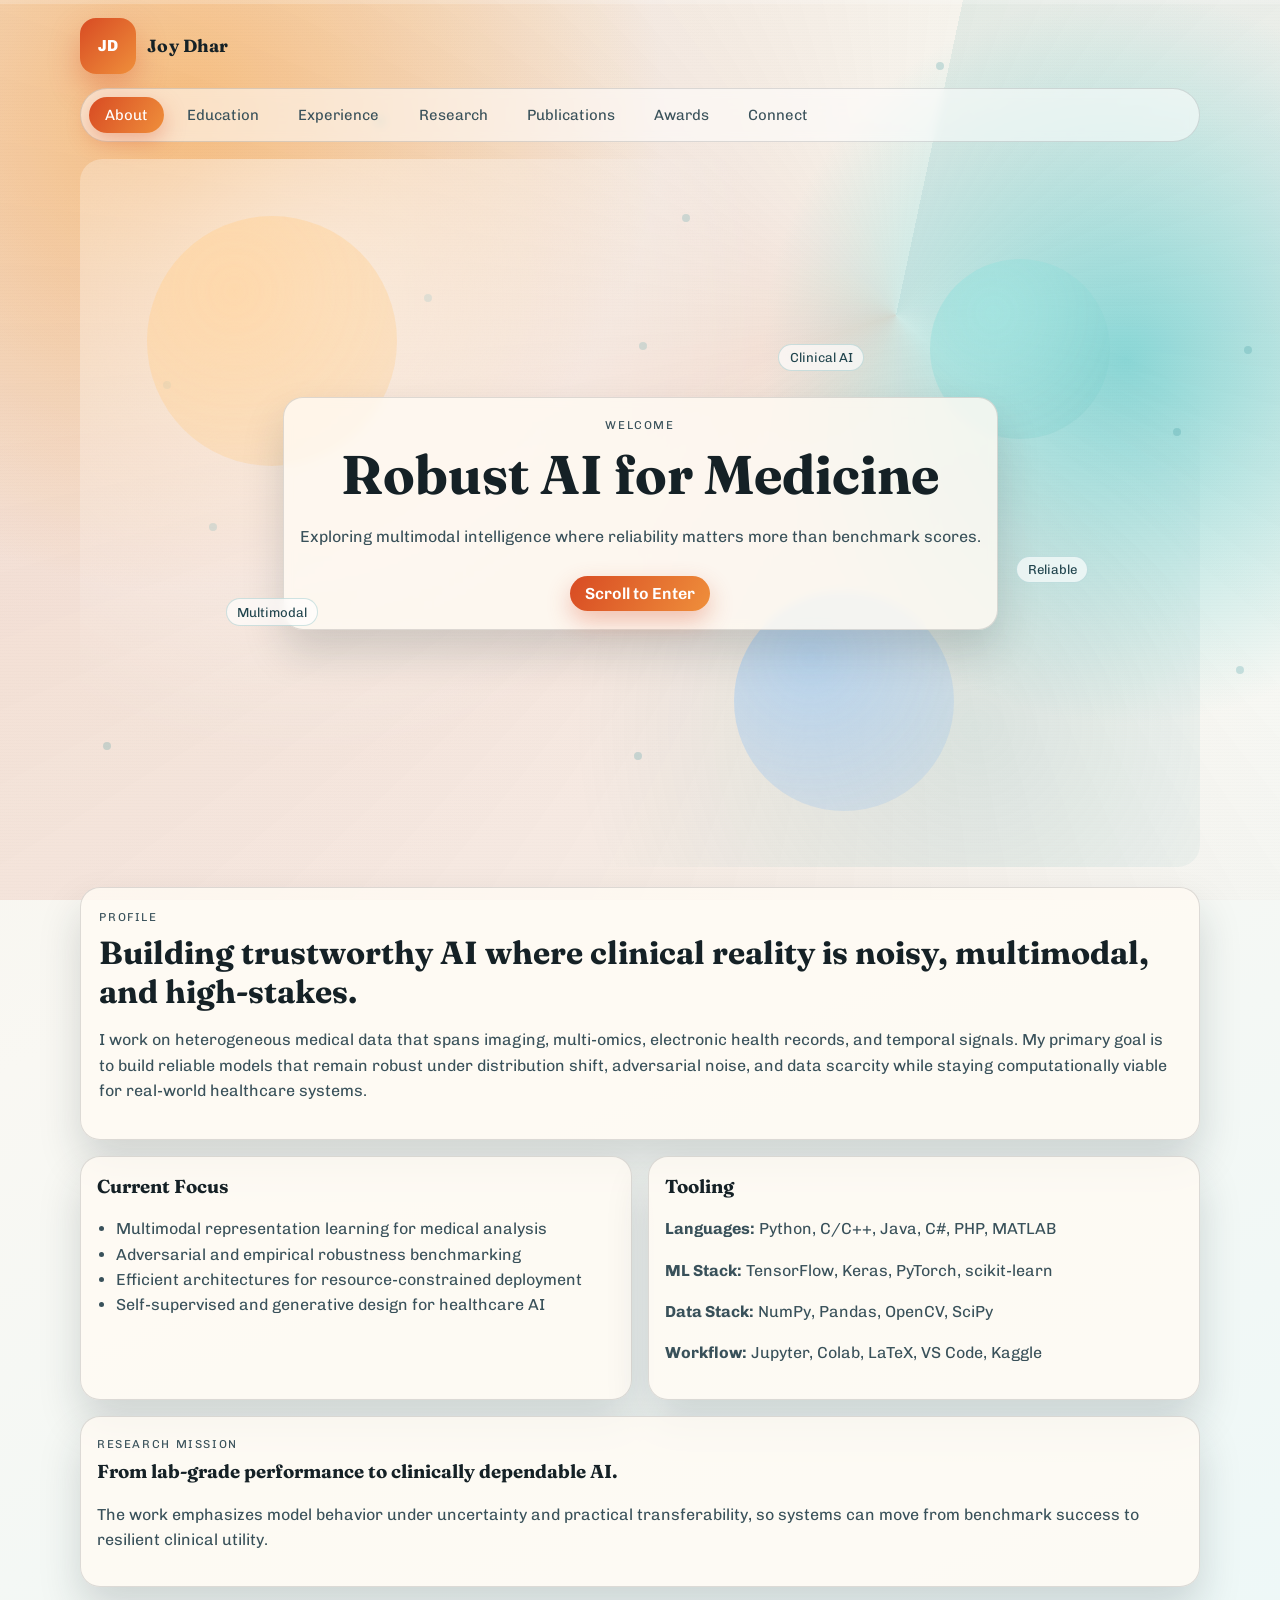
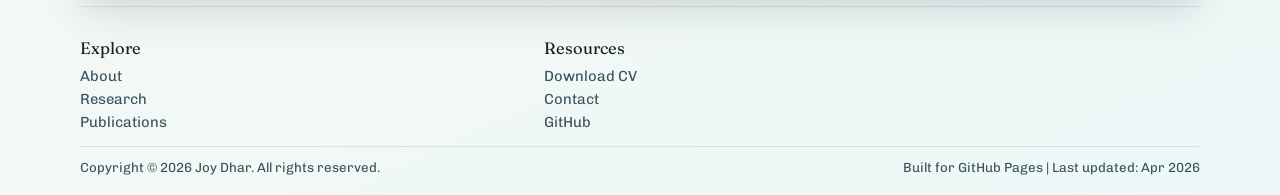
==== index.html @ 255726b1 "First Version" ====
<!DOCTYPE html>
<html lang="en">
<head>
  <meta charset="UTF-8">
  <meta name="viewport" content="width=device-width, initial-scale=1.0">
  <meta name="description" content="Joy Dhar | Deep Learning Researcher and Ph.D. Scholar">
  <title>Joy Dhar | About</title>
  <link rel="preconnect" href="https://fonts.googleapis.com">
  <link rel="preconnect" href="https://fonts.gstatic.com" crossorigin>
  <link href="https://fonts.googleapis.com/css2?family=Chivo:wght@400;600;800&family=Fraunces:opsz,wght@9..144,500;9..144,700&display=swap" rel="stylesheet">
  <link rel="stylesheet" href="styles.css">
</head>
<body class="page-about">
  <div class="atmosphere"></div>
  <div class="grain-layer"></div>

  <header class="site-header">
    <a class="brand-mark" href="index.html" aria-label="Home">JD</a>
    <a class="brand-wordmark" href="index.html">Joy Dhar</a>
  </header>

  <nav class="tab-nav" aria-label="Portfolio sections">
    <a class="tab-link active" href="index.html">About</a>
    <a class="tab-link" href="education.html">Education</a>
    <a class="tab-link" href="experience.html">Experience</a>
    <a class="tab-link" href="research.html">Research</a>
    <a class="tab-link" href="publications.html">Publications</a>
    <a class="tab-link" href="awards.html">Awards</a>
    <a class="tab-link" href="connect.html">Connect</a>
  </nav>

  <main class="page-shell home-shell">
    <section class="opening-stage" id="opening-stage" aria-label="Welcome section">
      <div class="opening-surface card">
        <p class="section-label">Welcome</p>
        <h2>Robust AI for Medicine</h2>
        <p>Exploring multimodal intelligence where reliability matters more than benchmark scores.</p>
        <a class="scroll-cue" href="#home-content">Scroll to Enter</a>
      </div>

      <span class="opening-orb orb-a" aria-hidden="true"></span>
      <span class="opening-orb orb-b" aria-hidden="true"></span>
      <span class="opening-orb orb-c" aria-hidden="true"></span>
      <span class="opening-chip chip-1" aria-hidden="true">Multimodal</span>
      <span class="opening-chip chip-2" aria-hidden="true">Reliable</span>
      <span class="opening-chip chip-3" aria-hidden="true">Clinical AI</span>
    </section>

    <section id="home-content" class="home-content">
      <section class="hero card reveal">
        <p class="section-label">Profile</p>
        <h2>Building trustworthy AI where clinical reality is noisy, multimodal, and high-stakes.</h2>
        <p>
          I work on heterogeneous medical data that spans imaging, multi-omics, electronic health records,
          and temporal signals. My primary goal is to build reliable models that remain robust under distribution shift,
          adversarial noise, and data scarcity while staying computationally viable for real-world healthcare systems.
        </p>
      </section>

      <section class="grid-two reveal">
        <article class="card">
          <h3>Current Focus</h3>
          <ul>
            <li>Multimodal representation learning for medical analysis</li>
            <li>Adversarial and empirical robustness benchmarking</li>
            <li>Efficient architectures for resource-constrained deployment</li>
            <li>Self-supervised and generative design for healthcare AI</li>
          </ul>
        </article>

        <article class="card">
          <h3>Tooling</h3>
          <p><strong>Languages:</strong> Python, C/C++, Java, C#, PHP, MATLAB</p>
          <p><strong>ML Stack:</strong> TensorFlow, Keras, PyTorch, scikit-learn</p>
          <p><strong>Data Stack:</strong> NumPy, Pandas, OpenCV, SciPy</p>
          <p><strong>Workflow:</strong> Jupyter, Colab, LaTeX, VS Code, Kaggle</p>
        </article>
      </section>

      <section class="spotlight reveal">
        <article class="card">
          <p class="section-label">Research Mission</p>
          <h3>From lab-grade performance to clinically dependable AI.</h3>
          <p>
            The work emphasizes model behavior under uncertainty and practical transferability,
            so systems can move from benchmark success to resilient clinical utility.
          </p>
        </article>
      </section>
    </section>
  </main>

  <footer class="site-footer" aria-label="Site footer">
    <div class="footer-grid">
      <section class="footer-block">
        <p class="footer-title">Explore</p>
        <a href="index.html">About</a>
        <a href="research.html">Research</a>
        <a href="publications.html">Publications</a>
      </section>

      <section class="footer-block">
        <p class="footer-title">Resources</p>
        <a href="Joy_Dhar_CV.pdf" target="_blank" rel="noopener noreferrer">Download CV</a>
        <a href="connect.html">Contact</a>
        <a href="https://github.com/misti1203" target="_blank" rel="noopener noreferrer">GitHub</a>
      </section>
    </div>

    <div class="footer-meta">
      <p>Copyright &copy; <span class="current-year">2026</span> Joy Dhar. All rights reserved.</p>
      <p>Built for GitHub Pages | Last updated: Apr 2026</p>
    </div>
  </footer>

  <script src="script.js"></script>
</body>
</html>
---- styles.css ----
:root {
  --ink: #152126;
  --ink-soft: #39515a;
  --surface: rgba(255, 251, 243, 0.82);
  --line: rgba(21, 33, 38, 0.14);
  --accent: #d84b23;
  --accent-soft: #2f8d95;
  --radius-lg: 1.25rem;
  --radius-sm: 0.85rem;
  --shadow: 0 22px 42px rgba(26, 42, 49, 0.17);
  --max: min(1120px, calc(100% - 2rem));
}

* {
  box-sizing: border-box;
}

html,
body {
  margin: 0;
  padding: 0;
  min-height: 100%;
}

body {
  font-family: "Chivo", "Segoe UI", sans-serif;
  color: var(--ink);
  overflow-x: hidden;
  position: relative;
  background: linear-gradient(155deg, #f4f0e8, #f9f8f3 45%, #ecf8f8);
}

body.page-about {
  background: radial-gradient(circle at 14% 6%, #f9c889 0%, transparent 24%),
              radial-gradient(circle at 88% 20%, #8ed9d8 0%, transparent 20%),
              linear-gradient(155deg, #f4f0e8, #f9f8f3 45%, #ecf8f8);
}

body.page-education {
  background: radial-gradient(circle at 15% 6%, #f6d8aa 0%, transparent 20%),
              radial-gradient(circle at 84% 24%, #9fd8f2 0%, transparent 22%),
              linear-gradient(155deg, #f5f1e8, #f8fafc 46%, #edf4ff);
}

body.page-experience {
  background: radial-gradient(circle at 12% 10%, #f7c88f 0%, transparent 21%),
              radial-gradient(circle at 85% 20%, #acd7ba 0%, transparent 22%),
              linear-gradient(150deg, #f7f1e9, #f8faf3 44%, #ebf7ef);
}

body.page-research {
  background: radial-gradient(circle at 18% 7%, #f6bf87 0%, transparent 24%),
              radial-gradient(circle at 90% 15%, #95d7c0 0%, transparent 20%),
              linear-gradient(150deg, #f6efe7, #f4faf3 45%, #e9f6f0);
}

body.page-publications {
  background: radial-gradient(circle at 12% 8%, #f7c99d 0%, transparent 21%),
              radial-gradient(circle at 82% 18%, #9bc8ec 0%, transparent 23%),
              linear-gradient(150deg, #f7f1e8, #f6f9fb 45%, #eaf2fb);
}

body.page-awards {
  background: radial-gradient(circle at 16% 10%, #ffca88 0%, transparent 22%),
              radial-gradient(circle at 88% 16%, #a4d0ef 0%, transparent 20%),
              linear-gradient(155deg, #f8f0e5, #f9f8ee 48%, #edf4fb);
}

body.page-connect {
  background: radial-gradient(circle at 14% 9%, #f7cb9f 0%, transparent 22%),
              radial-gradient(circle at 88% 20%, #99d8d2 0%, transparent 20%),
              linear-gradient(155deg, #f7efe8, #f7f8f2 45%, #ebf8f5);
}

.atmosphere,
.grain-layer {
  position: fixed;
  inset: 0;
  pointer-events: none;
}

.progress-rail {
  position: fixed;
  left: 0;
  top: 0;
  width: 100%;
  height: 4px;
  z-index: 30;
  background: rgba(255, 255, 255, 0.2);
}

.progress-fill {
  width: 0;
  height: 100%;
  background: linear-gradient(90deg, #d84b23, #ef8f3b, #2f8d95);
  box-shadow: 0 0 12px rgba(216, 75, 35, 0.6);
  transition: width 120ms linear;
}

.atmosphere {
  background: conic-gradient(from 12deg at 70% 35%, rgba(47, 141, 149, 0.09), transparent, rgba(216, 75, 35, 0.12), transparent);
  animation: drift 14s ease-in-out infinite alternate;
}

.grain-layer {
  opacity: 0.22;
  background-image: repeating-linear-gradient(0deg, rgba(24, 35, 40, 0.03) 0, rgba(24, 35, 40, 0.03) 1px, transparent 1px, transparent 3px);
}

.site-header,
.tab-nav,
.page-shell,
.site-footer {
  width: var(--max);
  margin-inline: auto;
  position: relative;
  z-index: 1;
}

.site-header {
  display: flex;
  align-items: center;
  gap: 0.7rem;
  padding-top: 1.1rem;
}

.brand-mark {
  width: 56px;
  height: 56px;
  border-radius: 1rem;
  display: inline-grid;
  place-items: center;
  text-decoration: none;
  font-weight: 800;
  letter-spacing: 0.03em;
  color: #fff;
  background: linear-gradient(135deg, #d84b23, #ef8f3b);
  box-shadow: 0 14px 30px rgba(216, 75, 35, 0.35);
}

.brand-wordmark {
  text-decoration: none;
  font-family: "Fraunces", Georgia, serif;
  font-weight: 700;
  font-size: 1.1rem;
  color: var(--ink);
  letter-spacing: 0.01em;
}

.brand-wordmark:hover {
  color: var(--accent);
}

.header-kicker {
  margin-left: auto;
  text-transform: uppercase;
  letter-spacing: 0.13em;
  font-size: 0.68rem;
  color: var(--ink-soft);
  opacity: 0.8;
}

.eyebrow,
.section-label {
  text-transform: uppercase;
  letter-spacing: 0.14em;
  font-size: 0.72rem;
  color: var(--accent-soft);
  margin: 0 0 0.45rem;
}

h1,
h2,
h3 {
  font-family: "Fraunces", Georgia, serif;
  margin-top: 0;
}

h1 {
  margin-bottom: 0.45rem;
  font-size: clamp(2rem, 4vw, 3.2rem);
}

.tab-nav {
  margin-top: 0.9rem;
  padding: 0.5rem;
  display: flex;
  flex-wrap: wrap;
  gap: 0.45rem;
  border: 1px solid var(--line);
  border-radius: 999px;
  backdrop-filter: blur(4px);
  background: rgba(255, 255, 255, 0.55);
}

.tab-link {
  text-decoration: none;
  border-radius: 999px;
  color: var(--ink-soft);
  padding: 0.56rem 1rem;
  font-size: 0.93rem;
  transition: all 200ms ease;
}

.tab-link:hover {
  background: rgba(47, 141, 149, 0.12);
  color: var(--ink);
}

.tab-link.active {
  color: #fff;
  background: linear-gradient(120deg, #d84b23, #ef8f3b);
  box-shadow: 0 8px 22px rgba(216, 75, 35, 0.35);
}

.page-shell {
  margin-top: 1.1rem;
  margin-bottom: 1.2rem;
  display: grid;
  gap: 1rem;
}

.home-shell {
  gap: 1.2rem;
}

.opening-stage {
  position: relative;
  min-height: calc(100vh - 12rem);
  display: grid;
  place-items: center;
  overflow: hidden;
  border-radius: 1.4rem;
}

.opening-stage::before {
  content: "";
  position: absolute;
  inset: 0;
  background: radial-gradient(circle at 20% 20%, rgba(255, 255, 255, 0.6), transparent 44%),
              radial-gradient(circle at 80% 80%, rgba(47, 141, 149, 0.14), transparent 38%);
  pointer-events: none;
}

.opening-surface {
  position: relative;
  text-align: center;
  max-width: 48rem;
  padding: 1.4rem 1.2rem;
  backdrop-filter: blur(4px);
  z-index: 2;
}

.opening-surface h2 {
  font-size: clamp(2rem, 5vw, 3.4rem);
  margin-bottom: 0.55rem;
}

.scroll-cue {
  display: inline-block;
  margin-top: 0.65rem;
  text-decoration: none;
  color: #fff;
  font-weight: 600;
  background: linear-gradient(120deg, #d84b23, #ef8f3b);
  border-radius: 999px;
  padding: 0.5rem 0.95rem;
  box-shadow: 0 10px 24px rgba(216, 75, 35, 0.33);
}

.opening-orb {
  position: absolute;
  border-radius: 50%;
  filter: blur(0.3px);
  opacity: 0.9;
  pointer-events: none;
}

.orb-a {
  width: 250px;
  height: 250px;
  background: radial-gradient(circle at 35% 30%, rgba(255, 214, 165, 0.92), rgba(255, 196, 110, 0.2));
  left: 6%;
  top: 8%;
  animation: floatA 7s ease-in-out infinite alternate;
}

.orb-b {
  width: 180px;
  height: 180px;
  background: radial-gradient(circle at 35% 30%, rgba(160, 228, 224, 0.84), rgba(69, 173, 172, 0.15));
  right: 8%;
  top: 14%;
  animation: floatB 8s ease-in-out infinite alternate;
}

.orb-c {
  width: 220px;
  height: 220px;
  background: radial-gradient(circle at 35% 30%, rgba(173, 207, 239, 0.9), rgba(133, 175, 231, 0.14));
  right: 22%;
  bottom: 8%;
  animation: floatC 9s ease-in-out infinite alternate;
}

.opening-chip {
  position: absolute;
  font-size: 0.82rem;
  color: #20444d;
  background: rgba(255, 255, 255, 0.66);
  border: 1px solid rgba(47, 141, 149, 0.23);
  border-radius: 999px;
  padding: 0.32rem 0.65rem;
  backdrop-filter: blur(5px);
  z-index: 2;
}

.chip-1 {
  left: 13%;
  top: 62%;
  animation: driftChip 5s ease-in-out infinite alternate;
}

.chip-2 {
  right: 10%;
  top: 56%;
  animation: driftChip 6.2s ease-in-out infinite alternate;
}

.chip-3 {
  right: 30%;
  top: 26%;
  animation: driftChip 5.7s ease-in-out infinite alternate;
}

.home-content {
  display: grid;
  gap: 1rem;
}

body.home-entered .opening-stage {
  box-shadow: inset 0 0 0 1px rgba(47, 141, 149, 0.18);
}

.card {
  background: var(--surface);
  border: 1px solid var(--line);
  border-radius: var(--radius-lg);
  box-shadow: var(--shadow);
  padding: 1.1rem 1rem;
  transition: transform 260ms ease, box-shadow 260ms ease, border-color 220ms ease;
}

.card:hover {
  transform: translateY(-2px);
  border-color: rgba(47, 141, 149, 0.28);
  box-shadow: 0 26px 50px rgba(26, 42, 49, 0.2);
}

.hero {
  padding: 1.25rem 1.15rem;
}

.hero h2 {
  font-size: clamp(1.45rem, 2.5vw, 2.2rem);
  margin-bottom: 0.6rem;
}

.hero p,
.card p,
.card li {
  color: var(--ink-soft);
  line-height: 1.58;
}

.grid-two,
.grid-three {
  display: grid;
  gap: 1rem;
}

.grid-two {
  grid-template-columns: repeat(2, minmax(0, 1fr));
}

.grid-three {
  grid-template-columns: repeat(3, minmax(0, 1fr));
}

ul {
  margin: 0;
  padding-left: 1.2rem;
}

.timeline {
  position: relative;
  display: grid;
  gap: 0.9rem;
  padding-left: 1.2rem;
}

.timeline::before {
  content: "";
  position: absolute;
  left: 0.35rem;
  top: 0;
  bottom: 0;
  width: 2px;
  background: linear-gradient(var(--accent), var(--accent-soft));
}

.timeline-item {
  position: relative;
}

.timeline-item::before {
  content: "";
  position: absolute;
  left: -0.95rem;
  top: 1.1rem;
  width: 0.55rem;
  height: 0.55rem;
  border-radius: 50%;
  background: var(--accent);
  box-shadow: 0 0 0 4px rgba(216, 75, 35, 0.25);
}

.meta {
  margin: 0 0 0.4rem;
  font-weight: 600;
  color: var(--accent-soft);
}

.publication-list {
  margin: 0;
  padding-left: 1.1rem;
}

.publication-list li {
  margin-bottom: 0.65rem;
  padding: 0.7rem 0.8rem;
  border: 1px solid var(--line);
  border-radius: var(--radius-sm);
  background: rgba(255, 255, 255, 0.62);
}

.publication-grid {
  display: grid;
  gap: 1rem;
  grid-template-columns: repeat(2, minmax(0, 1fr));
}

.publication-card h3 {
  margin-bottom: 0.4rem;
}

.action-row {
  display: flex;
  flex-wrap: wrap;
  gap: 0.45rem;
  margin-top: 0.7rem;
}

.chip {
  text-decoration: none;
  border: 1px solid rgba(47, 141, 149, 0.26);
  color: var(--accent-soft);
  font-size: 0.83rem;
  font-weight: 600;
  padding: 0.34rem 0.62rem;
  border-radius: 999px;
  background: rgba(255, 255, 255, 0.65);
  transition: all 170ms ease;
}

.chip:hover {
  background: var(--accent-soft);
  color: #fff;
  border-color: var(--accent-soft);
}

.viz-card h3 {
  margin-bottom: 0.9rem;
}

.signal-grid {
  display: grid;
  gap: 0.75rem;
}

.signal-item {
  display: grid;
  gap: 0.4rem;
}

.signal-item span {
  font-size: 0.9rem;
  color: var(--ink-soft);
}

.meter {
  position: relative;
  height: 12px;
  border-radius: 999px;
  background: rgba(24, 35, 40, 0.09);
  overflow: hidden;
}

.meter i {
  position: absolute;
  left: 0;
  top: 0;
  bottom: 0;
  width: var(--value);
  border-radius: inherit;
  background: linear-gradient(90deg, #d84b23, #ef8f3b, #2f8d95);
  animation: growBar 1100ms ease;
}

.float-dot {
  position: fixed;
  z-index: 0;
  width: 8px;
  height: 8px;
  border-radius: 50%;
  background: rgba(47, 141, 149, 0.22);
  pointer-events: none;
  animation: driftDot var(--dur) ease-in-out infinite alternate;
}

.kpi {
  display: grid;
  gap: 0.35rem;
}

.kpi strong {
  font-size: 1.6rem;
  font-family: "Fraunces", Georgia, serif;
}

a {
  color: var(--accent-soft);
}

a:hover {
  color: var(--accent);
}

.site-footer {
  margin-top: 1rem;
  padding: 1rem 0 1.3rem;
  color: var(--ink-soft);
  font-size: 0.92rem;
  border-top: 1px solid rgba(21, 33, 38, 0.1);
}

.footer-grid {
  display: grid;
  grid-template-columns: 1.4fr 1fr 1fr;
  gap: 1rem;
  padding: 0.85rem 0 0.9rem;
}

.footer-block {
  display: grid;
  align-content: start;
  gap: 0.34rem;
}

.footer-title {
  margin: 0 0 0.18rem;
  font-family: "Fraunces", Georgia, serif;
  font-size: 1.03rem;
  color: var(--ink);
}

.footer-block p {
  margin: 0;
  line-height: 1.5;
}

.footer-block a {
  color: var(--ink-soft);
  text-decoration: none;
  width: fit-content;
}

.footer-block a:hover {
  color: var(--accent);
}

.footer-meta {
  border-top: 1px solid rgba(21, 33, 38, 0.1);
  padding-top: 0.8rem;
  display: flex;
  justify-content: space-between;
  gap: 0.6rem;
  flex-wrap: wrap;
}

.footer-meta p {
  margin: 0;
  font-size: 0.83rem;
}

.reveal {
  opacity: 0;
  transform: translateY(16px) scale(0.99);
}

.reveal.in-view {
  animation: revealIn 560ms cubic-bezier(0.2, 0.8, 0.2, 1) forwards;
}

@keyframes revealIn {
  to {
    opacity: 1;
    transform: translateY(0) scale(1);
  }
}

@keyframes drift {
  from {
    transform: translateY(0) scale(1);
  }
  to {
    transform: translateY(-16px) scale(1.05);
  }
}

@keyframes growBar {
  from {
    width: 0;
  }
  to {
    width: var(--value);
  }
}

@keyframes driftDot {
  from {
    transform: translateY(0) scale(1);
  }
  to {
    transform: translateY(-18px) scale(1.2);
  }
}

@keyframes floatA {
  from {
    transform: translateY(0) translateX(0);
  }
  to {
    transform: translateY(-18px) translateX(14px);
  }
}

@keyframes floatB {
  from {
    transform: translateY(0) translateX(0);
  }
  to {
    transform: translateY(14px) translateX(-12px);
  }
}

@keyframes floatC {
  from {
    transform: translateY(0) translateX(0);
  }
  to {
    transform: translateY(-12px) translateX(10px);
  }
}

@keyframes driftChip {
  from {
    transform: translateY(0);
  }
  to {
    transform: translateY(-8px);
  }
}

@media (max-width: 900px) {
  .site-header {
    padding-top: 0.9rem;
  }

  .grid-two,
  .grid-three {
    grid-template-columns: 1fr;
  }

  .opening-stage {
    min-height: calc(82vh - 8rem);
  }

  .opening-chip {
    font-size: 0.76rem;
  }

  .publication-grid {
    grid-template-columns: 1fr;
  }

  .footer-grid {
    grid-template-columns: 1fr 1fr;
  }

  .tab-nav {
    border-radius: 1rem;
  }
}

@media (max-width: 560px) {
  .tab-link {
    flex: 1 1 calc(50% - 0.45rem);
    text-align: center;
  }

  .brand-mark {
    width: 48px;
    height: 48px;
    border-radius: 0.85rem;
  }

  .brand-wordmark {
    font-size: 1rem;
  }

  .header-kicker {
    display: none;
  }

  .footer-grid {
    grid-template-columns: 1fr;
  }

  .footer-meta {
    flex-direction: column;
    align-items: flex-start;
  }

  .opening-surface {
    margin-inline: 0.2rem;
  }

  .chip-1,
  .chip-2,
  .chip-3 {
    display: none;
  }
}

@media (prefers-reduced-motion: reduce) {
  *,
  *::before,
  *::after {
    animation: none !important;
    transition: none !important;
    scroll-behavior: auto !important;
  }

  .reveal {
    opacity: 1;
    transform: none;
  }
}
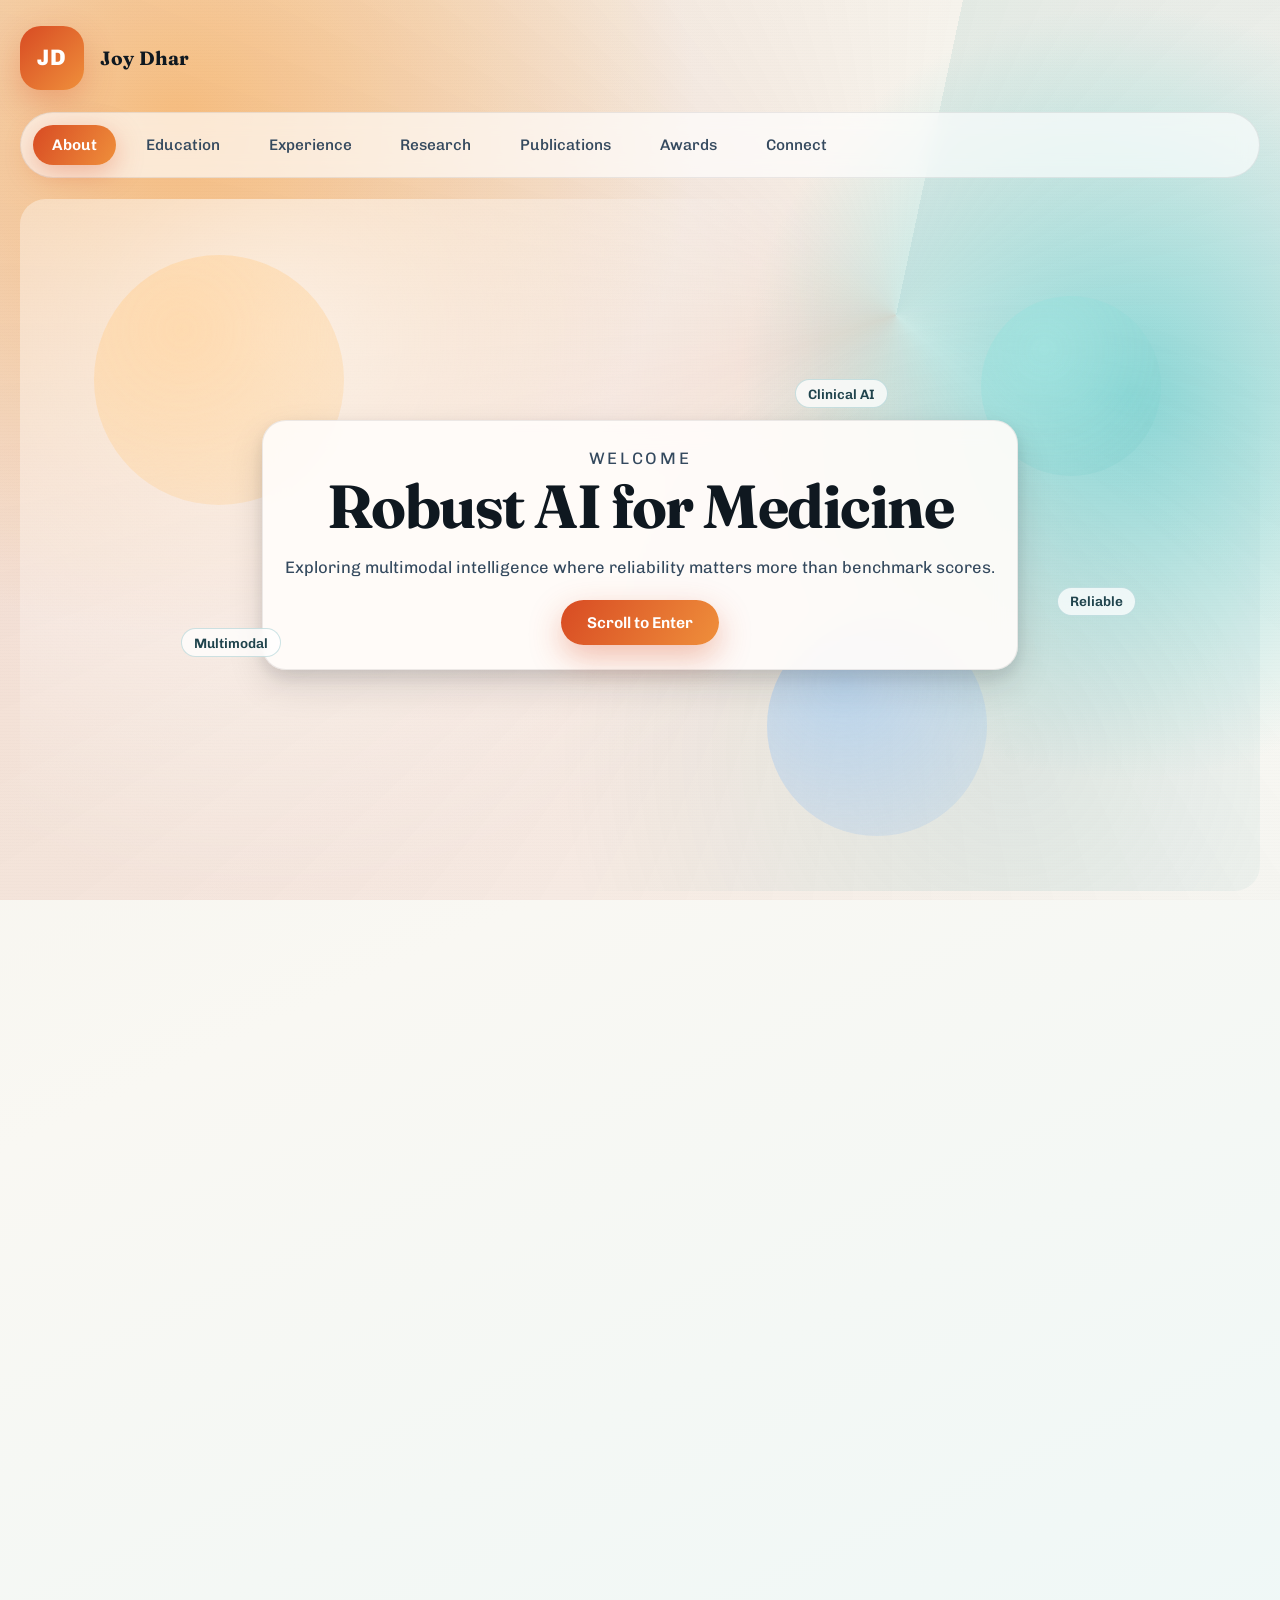
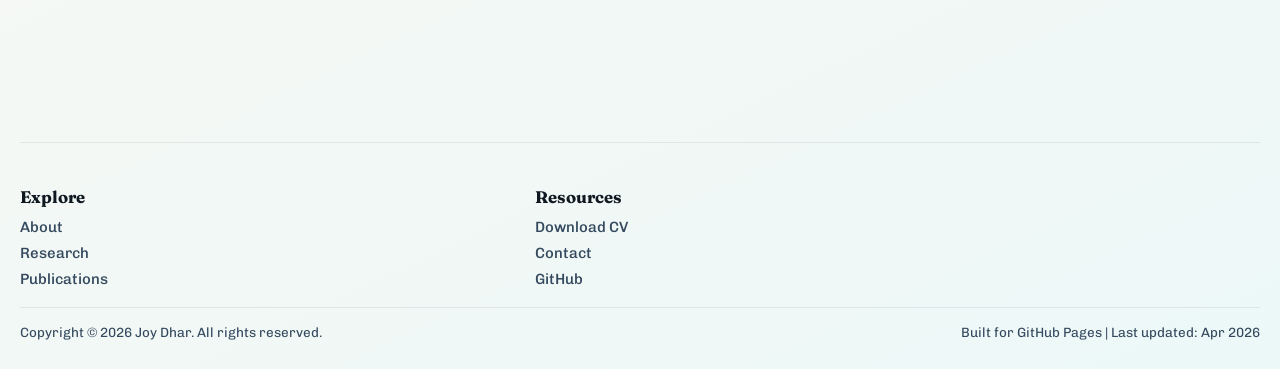
==== commit f73596fe: "upgrade Co-authored-by: Copilot <copilot@github.com>" ====
--- a/index.html
+++ b/index.html
@@ -17,6 +17,9 @@
   <header class="site-header">
     <a class="brand-mark" href="index.html" aria-label="Home">JD</a>
     <a class="brand-wordmark" href="index.html">Joy Dhar</a>
+    <button class="menu-toggle" aria-label="Toggle navigation menu" aria-expanded="false">
+      <span class="hamburger"></span>
+    </button>
   </header>
 
   <nav class="tab-nav" aria-label="Portfolio sections">
--- a/styles.css
+++ b/styles.css
@@ -1,14 +1,36 @@
+/* World-Class Portfolio Design System - Enhanced 2026 */
+
 :root {
-  --ink: #152126;
-  --ink-soft: #39515a;
-  --surface: rgba(255, 251, 243, 0.82);
-  --line: rgba(21, 33, 38, 0.14);
+  /* Core Colors */
+  --ink: #0f1820;
+  --ink-soft: #34495e;
+  --surface: rgba(255, 252, 250, 0.92);
+  --surface-dim: rgba(255, 252, 250, 0.65);
+  --line: rgba(15, 24, 32, 0.08);
+  --line-accent: rgba(26, 138, 153, 0.15);
+  
+  /* Accent Colors */
   --accent: #d84b23;
-  --accent-soft: #2f8d95;
-  --radius-lg: 1.25rem;
-  --radius-sm: 0.85rem;
-  --shadow: 0 22px 42px rgba(26, 42, 49, 0.17);
-  --max: min(1120px, calc(100% - 2rem));
+  --accent-soft: #1a8a99;
+  --accent-light: #4fa9b8;
+  --accent-xsoft: #e8f4f6;
+  
+  /* Layout */
+  --radius-lg: 1.5rem;
+  --radius-md: 1.1rem;
+  --radius-sm: 0.875rem;
+  --radius-xs: 0.5rem;
+  
+  /* Shadows - Refined 3D Depth */
+  --shadow-xs: 0 2px 6px rgba(15, 24, 32, 0.06);
+  --shadow-sm: 0 4px 12px rgba(15, 24, 32, 0.08);
+  --shadow: 0 6px 16px rgba(15, 24, 32, 0.1), 0 16px 36px rgba(15, 24, 32, 0.12);
+  --shadow-md: 0 10px 28px rgba(15, 24, 32, 0.14);
+  --shadow-lg: 0 16px 48px rgba(15, 24, 32, 0.16);
+  --shadow-xl: 0 24px 72px rgba(15, 24, 32, 0.18);
+  
+  /* Max Width */
+  --max: min(1240px, calc(100% - 2rem));
 }
 
 * {
@@ -28,8 +50,12 @@
   overflow-x: hidden;
   position: relative;
   background: linear-gradient(155deg, #f4f0e8, #f9f8f3 45%, #ecf8f8);
-}
-
+  font-feature-settings: "liga" 1, "calt" 1;
+  -webkit-font-smoothing: antialiased;
+  -moz-osx-font-smoothing: grayscale;
+}
+
+/* Page Background Gradients */
 body.page-about {
   background: radial-gradient(circle at 14% 6%, #f9c889 0%, transparent 24%),
               radial-gradient(circle at 88% 20%, #8ed9d8 0%, transparent 20%),
@@ -72,6 +98,7 @@
               linear-gradient(155deg, #f7efe8, #f7f8f2 45%, #ebf8f5);
 }
 
+/* Background Layers */
 .atmosphere,
 .grain-layer {
   position: fixed;
@@ -79,6 +106,17 @@
   pointer-events: none;
 }
 
+.atmosphere {
+  background: conic-gradient(from 12deg at 70% 35%, rgba(47, 141, 149, 0.09), transparent, rgba(216, 75, 35, 0.12), transparent);
+  animation: drift 14s ease-in-out infinite alternate;
+}
+
+.grain-layer {
+  opacity: 0.22;
+  background-image: repeating-linear-gradient(0deg, rgba(24, 35, 40, 0.03) 0, rgba(24, 35, 40, 0.03) 1px, transparent 1px, transparent 3px);
+}
+
+/* Progress Indicator */
 .progress-rail {
   position: fixed;
   left: 0;
@@ -87,26 +125,18 @@
   height: 4px;
   z-index: 30;
   background: rgba(255, 255, 255, 0.2);
+  backdrop-filter: blur(4px);
 }
 
 .progress-fill {
   width: 0;
   height: 100%;
   background: linear-gradient(90deg, #d84b23, #ef8f3b, #2f8d95);
-  box-shadow: 0 0 12px rgba(216, 75, 35, 0.6);
+  box-shadow: 0 0 16px rgba(216, 75, 35, 0.5);
   transition: width 120ms linear;
 }
 
-.atmosphere {
-  background: conic-gradient(from 12deg at 70% 35%, rgba(47, 141, 149, 0.09), transparent, rgba(216, 75, 35, 0.12), transparent);
-  animation: drift 14s ease-in-out infinite alternate;
-}
-
-.grain-layer {
-  opacity: 0.22;
-  background-image: repeating-linear-gradient(0deg, rgba(24, 35, 40, 0.03) 0, rgba(24, 35, 40, 0.03) 1px, transparent 1px, transparent 3px);
-}
-
+/* Layout Container */
 .site-header,
 .tab-nav,
 .page-shell,
@@ -117,37 +147,49 @@
   z-index: 1;
 }
 
+/* Header */
 .site-header {
   display: flex;
   align-items: center;
-  gap: 0.7rem;
-  padding-top: 1.1rem;
+  gap: 1rem;
+  padding-top: 1.6rem;
 }
 
 .brand-mark {
-  width: 56px;
-  height: 56px;
-  border-radius: 1rem;
+  width: 64px;
+  height: 64px;
+  border-radius: 1.3rem;
   display: inline-grid;
   place-items: center;
   text-decoration: none;
   font-weight: 800;
-  letter-spacing: 0.03em;
+  letter-spacing: 0.04em;
   color: #fff;
   background: linear-gradient(135deg, #d84b23, #ef8f3b);
-  box-shadow: 0 14px 30px rgba(216, 75, 35, 0.35);
+  box-shadow: 0 12px 32px rgba(216, 75, 35, 0.3);
+  transition: all 320ms cubic-bezier(0.23, 1, 0.320, 1);
+  font-size: 1.4rem;
+  flex-shrink: 0;
+}
+
+.brand-mark:hover,
+.brand-mark:focus {
+  transform: translateY(-3px);
+  box-shadow: 0 20px 52px rgba(216, 75, 35, 0.4);
 }
 
 .brand-wordmark {
   text-decoration: none;
   font-family: "Fraunces", Georgia, serif;
   font-weight: 700;
-  font-size: 1.1rem;
+  font-size: 1.2rem;
   color: var(--ink);
   letter-spacing: 0.01em;
-}
-
-.brand-wordmark:hover {
+  transition: color 240ms ease;
+}
+
+.brand-wordmark:hover,
+.brand-wordmark:focus {
   color: var(--accent);
 }
 
@@ -160,13 +202,67 @@
   opacity: 0.8;
 }
 
+/* Menu Toggle Button */
+.menu-toggle {
+  display: none;
+  flex-direction: column;
+  gap: 5px;
+  background: none;
+  border: none;
+  cursor: pointer;
+  padding: 0.5rem;
+  margin-left: auto;
+  align-items: center;
+}
+
+.hamburger {
+  width: 26px;
+  height: 2px;
+  background: var(--ink);
+  border-radius: 2px;
+  transition: all 280ms cubic-bezier(0.23, 1, 0.320, 1);
+  display: block;
+}
+
+.hamburger::before,
+.hamburger::after {
+  content: "";
+  width: 26px;
+  height: 2px;
+  background: var(--ink);
+  border-radius: 2px;
+  display: block;
+  transition: all 280ms cubic-bezier(0.23, 1, 0.320, 1);
+}
+
+.menu-toggle:hover .hamburger,
+.menu-toggle:hover .hamburger::before,
+.menu-toggle:hover .hamburger::after {
+  background: var(--accent);
+}
+
+/* Menu toggle active state */
+.menu-toggle.active .hamburger {
+  background: transparent;
+}
+
+.menu-toggle.active .hamburger::before {
+  transform: translateY(7px) rotate(45deg);
+}
+
+.menu-toggle.active .hamburger::after {
+  transform: translateY(-7px) rotate(-45deg);
+}
+
+/* Typography Hierarchy */
 .eyebrow,
 .section-label {
   text-transform: uppercase;
-  letter-spacing: 0.14em;
-  font-size: 0.72rem;
+  letter-spacing: 0.16em;
+  font-size: 0.7rem;
   color: var(--accent-soft);
-  margin: 0 0 0.45rem;
+  margin: 0 0 0.65rem;
+  font-weight: 700;
 }
 
 h1,
@@ -174,105 +270,174 @@
 h3 {
   font-family: "Fraunces", Georgia, serif;
   margin-top: 0;
+  font-weight: 700;
 }
 
 h1 {
-  margin-bottom: 0.45rem;
-  font-size: clamp(2rem, 4vw, 3.2rem);
-}
-
+  margin-bottom: 0.55rem;
+  font-size: clamp(2.4rem, 5.2vw, 4rem);
+  line-height: 1.12;
+  letter-spacing: -0.025em;
+}
+
+h2 {
+  margin-bottom: 0.65rem;
+}
+
+h3 {
+  font-size: clamp(1.25rem, 1.9vw, 1.55rem);
+  margin-bottom: 0.5rem;
+  line-height: 1.3;
+}
+
+/* Navigation */
 .tab-nav {
-  margin-top: 0.9rem;
-  padding: 0.5rem;
+  margin-top: 1.4rem;
+  padding: 0.75rem;
   display: flex;
   flex-wrap: wrap;
-  gap: 0.45rem;
+  gap: 0.65rem;
   border: 1px solid var(--line);
   border-radius: 999px;
-  backdrop-filter: blur(4px);
-  background: rgba(255, 255, 255, 0.55);
+  backdrop-filter: blur(10px);
+  background: rgba(255, 255, 255, 0.65);
+  transition: all 280ms cubic-bezier(0.23, 1, 0.320, 1);
 }
 
 .tab-link {
   text-decoration: none;
   border-radius: 999px;
   color: var(--ink-soft);
-  padding: 0.56rem 1rem;
-  font-size: 0.93rem;
-  transition: all 200ms ease;
+  padding: 0.7rem 1.2rem;
+  font-size: 0.96rem;
+  font-weight: 500;
+  transition: all 280ms cubic-bezier(0.23, 1, 0.320, 1);
 }
 
 .tab-link:hover {
-  background: rgba(47, 141, 149, 0.12);
+  background: rgba(26, 138, 153, 0.1);
   color: var(--ink);
+}
+
+.tab-link:focus {
+  outline: 2px solid var(--accent);
+  outline-offset: 2px;
 }
 
 .tab-link.active {
   color: #fff;
   background: linear-gradient(120deg, #d84b23, #ef8f3b);
-  box-shadow: 0 8px 22px rgba(216, 75, 35, 0.35);
-}
-
+  box-shadow: 0 8px 28px rgba(216, 75, 35, 0.35);
+  font-weight: 600;
+}
+
+/* Dropdown Navigation */
+.tab-nav.dropdown-open {
+  position: fixed;
+  top: 90px;
+  left: 0;
+  right: 0;
+  margin-top: 0;
+  width: 100%;
+  border-radius: 0;
+  flex-direction: column;
+  gap: 0.3rem;
+  padding: 0.5rem;
+  border: none;
+  border-bottom: 1px solid var(--line);
+  background: rgba(255, 252, 250, 0.98);
+  backdrop-filter: blur(12px);
+  box-shadow: var(--shadow-md);
+  z-index: 20;
+}
+
+.tab-nav.dropdown-open .tab-link {
+  padding: 0.85rem 1.2rem;
+  width: 100%;
+  text-align: left;
+  border-radius: var(--radius-sm);
+}
+
+/* Page Layout */
 .page-shell {
-  margin-top: 1.1rem;
-  margin-bottom: 1.2rem;
+  margin-top: 1.3rem;
+  margin-bottom: 1.4rem;
   display: grid;
-  gap: 1rem;
+  gap: 1.2rem;
 }
 
 .home-shell {
-  gap: 1.2rem;
-}
-
+  gap: 1.4rem;
+}
+
+/* Opening Section */
 .opening-stage {
   position: relative;
-  min-height: calc(100vh - 12rem);
+  min-height: calc(100vh - 13rem);
   display: grid;
   place-items: center;
   overflow: hidden;
-  border-radius: 1.4rem;
+  border-radius: 1.6rem;
 }
 
 .opening-stage::before {
   content: "";
   position: absolute;
   inset: 0;
-  background: radial-gradient(circle at 20% 20%, rgba(255, 255, 255, 0.6), transparent 44%),
-              radial-gradient(circle at 80% 80%, rgba(47, 141, 149, 0.14), transparent 38%);
+  background: radial-gradient(circle at 20% 20%, rgba(255, 255, 255, 0.7), transparent 50%),
+              radial-gradient(circle at 80% 80%, rgba(47, 141, 149, 0.12), transparent 40%);
   pointer-events: none;
 }
 
 .opening-surface {
   position: relative;
   text-align: center;
-  max-width: 48rem;
-  padding: 1.4rem 1.2rem;
-  backdrop-filter: blur(4px);
+  max-width: 56rem;
+  padding: 2rem 1.8rem;
+  backdrop-filter: blur(12px);
   z-index: 2;
 }
 
 .opening-surface h2 {
-  font-size: clamp(2rem, 5vw, 3.4rem);
-  margin-bottom: 0.55rem;
+  font-size: clamp(2.4rem, 6vw, 3.8rem);
+  margin-bottom: 0.8rem;
+  font-weight: 700;
+  letter-spacing: -0.025em;
+  line-height: 1.12;
+}
+
+.opening-surface p {
+  font-size: clamp(1rem, 1.3vw, 1.15rem);
+  color: var(--ink-soft);
+  margin: 0;
 }
 
 .scroll-cue {
   display: inline-block;
-  margin-top: 0.65rem;
+  margin-top: 1.2rem;
   text-decoration: none;
   color: #fff;
   font-weight: 600;
+  font-size: 0.98rem;
   background: linear-gradient(120deg, #d84b23, #ef8f3b);
   border-radius: 999px;
-  padding: 0.5rem 0.95rem;
-  box-shadow: 0 10px 24px rgba(216, 75, 35, 0.33);
-}
-
+  padding: 0.8rem 1.6rem;
+  box-shadow: 0 12px 32px rgba(216, 75, 35, 0.35);
+  transition: all 320ms cubic-bezier(0.23, 1, 0.320, 1);
+}
+
+.scroll-cue:hover,
+.scroll-cue:focus {
+  transform: translateY(-4px);
+  box-shadow: 0 18px 48px rgba(216, 75, 35, 0.45);
+}
+
+/* Orbs & Decorative Elements */
 .opening-orb {
   position: absolute;
   border-radius: 50%;
   filter: blur(0.3px);
-  opacity: 0.9;
+  opacity: 0.85;
   pointer-events: none;
 }
 
@@ -305,13 +470,14 @@
 
 .opening-chip {
   position: absolute;
-  font-size: 0.82rem;
+  font-size: 0.85rem;
+  font-weight: 600;
   color: #20444d;
-  background: rgba(255, 255, 255, 0.66);
-  border: 1px solid rgba(47, 141, 149, 0.23);
+  background: rgba(255, 255, 255, 0.75);
+  border: 1px solid rgba(47, 141, 149, 0.24);
   border-radius: 999px;
-  padding: 0.32rem 0.65rem;
-  backdrop-filter: blur(5px);
+  padding: 0.35rem 0.75rem;
+  backdrop-filter: blur(6px);
   z-index: 2;
 }
 
@@ -335,48 +501,60 @@
 
 .home-content {
   display: grid;
-  gap: 1rem;
+  gap: 1.2rem;
 }
 
 body.home-entered .opening-stage {
-  box-shadow: inset 0 0 0 1px rgba(47, 141, 149, 0.18);
-}
-
+  box-shadow: inset 0 0 0 1px rgba(47, 141, 149, 0.15);
+}
+
+/* Cards */
 .card {
   background: var(--surface);
   border: 1px solid var(--line);
   border-radius: var(--radius-lg);
   box-shadow: var(--shadow);
-  padding: 1.1rem 1rem;
-  transition: transform 260ms ease, box-shadow 260ms ease, border-color 220ms ease;
+  padding: 1.5rem 1.4rem;
+  transition: all 320ms cubic-bezier(0.23, 1, 0.320, 1);
 }
 
 .card:hover {
-  transform: translateY(-2px);
-  border-color: rgba(47, 141, 149, 0.28);
-  box-shadow: 0 26px 50px rgba(26, 42, 49, 0.2);
-}
-
+  transform: translateY(-6px);
+  border-color: var(--line-accent);
+  box-shadow: var(--shadow-xl);
+}
+
+.card:focus-within {
+  outline: 2px solid var(--accent);
+  outline-offset: -1px;
+}
+
+/* Hero Card */
 .hero {
-  padding: 1.25rem 1.15rem;
+  padding: 1.8rem 1.6rem;
 }
 
 .hero h2 {
-  font-size: clamp(1.45rem, 2.5vw, 2.2rem);
-  margin-bottom: 0.6rem;
+  font-size: clamp(1.65rem, 3vw, 2.5rem);
+  margin-bottom: 0.8rem;
+  font-weight: 700;
+  letter-spacing: -0.02em;
+  line-height: 1.25;
 }
 
 .hero p,
 .card p,
 .card li {
   color: var(--ink-soft);
-  line-height: 1.58;
-}
-
+  line-height: 1.65;
+  font-weight: 400;
+}
+
+/* Grid Layouts */
 .grid-two,
 .grid-three {
   display: grid;
-  gap: 1rem;
+  gap: 1.3rem;
 }
 
 .grid-two {
@@ -389,20 +567,25 @@
 
 ul {
   margin: 0;
-  padding-left: 1.2rem;
-}
-
+  padding-left: 1.4rem;
+}
+
+ul li {
+  margin-bottom: 0.5rem;
+}
+
+/* Timeline */
 .timeline {
   position: relative;
   display: grid;
-  gap: 0.9rem;
-  padding-left: 1.2rem;
+  gap: 1rem;
+  padding-left: 1.6rem;
 }
 
 .timeline::before {
   content: "";
   position: absolute;
-  left: 0.35rem;
+  left: 0.45rem;
   top: 0;
   bottom: 0;
   width: 2px;
@@ -416,94 +599,148 @@
 .timeline-item::before {
   content: "";
   position: absolute;
-  left: -0.95rem;
-  top: 1.1rem;
-  width: 0.55rem;
-  height: 0.55rem;
+  left: -1.1rem;
+  top: 1.3rem;
+  width: 0.65rem;
+  height: 0.65rem;
   border-radius: 50%;
   background: var(--accent);
-  box-shadow: 0 0 0 4px rgba(216, 75, 35, 0.25);
-}
-
+  box-shadow: 0 0 0 5px rgba(216, 75, 35, 0.2);
+  transition: all 240ms ease;
+}
+
+.timeline-item:hover::before {
+  box-shadow: 0 0 0 8px rgba(216, 75, 35, 0.15), 0 4px 12px rgba(216, 75, 35, 0.3);
+}
+
+/* Meta Information */
 .meta {
-  margin: 0 0 0.4rem;
+  margin: 0 0 0.5rem;
   font-weight: 600;
+  font-size: 0.9rem;
   color: var(--accent-soft);
 }
 
+/* Publications */
 .publication-list {
   margin: 0;
-  padding-left: 1.1rem;
+  padding-left: 1.3rem;
 }
 
 .publication-list li {
-  margin-bottom: 0.65rem;
-  padding: 0.7rem 0.8rem;
+  margin-bottom: 0.75rem;
+  padding: 0.85rem 1rem;
   border: 1px solid var(--line);
   border-radius: var(--radius-sm);
-  background: rgba(255, 255, 255, 0.62);
-}
-
+  background: rgba(255, 255, 255, 0.65);
+  transition: all 240ms ease;
+}
+
+.publication-list li:hover {
+  background: var(--surface);
+  border-color: var(--line-accent);
+  box-shadow: var(--shadow-sm);
+}
+
+/* Publication Grid */
 .publication-grid {
   display: grid;
-  gap: 1rem;
+  gap: 1.3rem;
   grid-template-columns: repeat(2, minmax(0, 1fr));
 }
 
+.publication-card {
+  position: relative;
+  overflow: hidden;
+  padding: 1.6rem 1.5rem;
+}
+
+.publication-card::before {
+  content: "";
+  position: absolute;
+  inset: 0;
+  background: linear-gradient(135deg, rgba(26, 138, 153, 0.06), rgba(216, 75, 35, 0.03));
+  opacity: 0;
+  transition: opacity 320ms ease;
+  pointer-events: none;
+}
+
+.publication-card:hover::before {
+  opacity: 1;
+}
+
 .publication-card h3 {
-  margin-bottom: 0.4rem;
-}
-
+  margin-bottom: 0.7rem;
+  position: relative;
+  z-index: 1;
+  font-size: clamp(1.15rem, 1.7vw, 1.4rem);
+  line-height: 1.35;
+}
+
+.publication-card .meta {
+  position: relative;
+  z-index: 1;
+}
+
+/* Chips/Tags */
 .action-row {
   display: flex;
   flex-wrap: wrap;
-  gap: 0.45rem;
-  margin-top: 0.7rem;
+  gap: 0.65rem;
+  margin-top: 1rem;
+  position: relative;
+  z-index: 1;
 }
 
 .chip {
   text-decoration: none;
-  border: 1px solid rgba(47, 141, 149, 0.26);
+  border: 1.3px solid rgba(26, 138, 153, 0.22);
   color: var(--accent-soft);
   font-size: 0.83rem;
   font-weight: 600;
-  padding: 0.34rem 0.62rem;
+  padding: 0.45rem 0.9rem;
   border-radius: 999px;
-  background: rgba(255, 255, 255, 0.65);
-  transition: all 170ms ease;
-}
-
-.chip:hover {
+  background: rgba(232, 244, 246, 0.6);
+  transition: all 240ms cubic-bezier(0.23, 1, 0.320, 1);
+}
+
+.chip:hover,
+.chip:focus {
   background: var(--accent-soft);
   color: #fff;
   border-color: var(--accent-soft);
-}
-
+  transform: translateY(-3px);
+  box-shadow: 0 8px 20px rgba(26, 138, 153, 0.3);
+}
+
+/* Visualization Card */
 .viz-card h3 {
-  margin-bottom: 0.9rem;
+  margin-bottom: 1rem;
 }
 
 .signal-grid {
   display: grid;
-  gap: 0.75rem;
+  gap: 1rem;
 }
 
 .signal-item {
   display: grid;
-  gap: 0.4rem;
+  gap: 0.5rem;
 }
 
 .signal-item span {
-  font-size: 0.9rem;
+  font-size: 0.92rem;
+  font-weight: 500;
   color: var(--ink-soft);
 }
 
 .meter {
   position: relative;
-  height: 12px;
+  height: 14px;
   border-radius: 999px;
-  background: rgba(24, 35, 40, 0.09);
+  background: rgba(24, 35, 40, 0.08);
   overflow: hidden;
+  border: 1px solid rgba(26, 138, 153, 0.1);
 }
 
 .meter i {
@@ -514,63 +751,79 @@
   width: var(--value);
   border-radius: inherit;
   background: linear-gradient(90deg, #d84b23, #ef8f3b, #2f8d95);
-  animation: growBar 1100ms ease;
-}
-
+  animation: growBar 1200ms cubic-bezier(0.34, 1.56, 0.64, 1) forwards;
+  box-shadow: 0 0 12px rgba(216, 75, 35, 0.3);
+}
+
+/* Floating Dots */
 .float-dot {
   position: fixed;
   z-index: 0;
   width: 8px;
   height: 8px;
   border-radius: 50%;
-  background: rgba(47, 141, 149, 0.22);
+  background: rgba(47, 141, 149, 0.24);
   pointer-events: none;
   animation: driftDot var(--dur) ease-in-out infinite alternate;
-}
-
+  box-shadow: 0 0 8px rgba(47, 141, 149, 0.15);
+}
+
+/* KPI Cards */
 .kpi {
   display: grid;
-  gap: 0.35rem;
+  gap: 0.4rem;
 }
 
 .kpi strong {
-  font-size: 1.6rem;
+  font-size: 1.85rem;
   font-family: "Fraunces", Georgia, serif;
-}
-
+  color: var(--accent);
+  font-weight: 700;
+}
+
+.kpi span {
+  font-size: 0.88rem;
+  color: var(--ink-soft);
+  line-height: 1.4;
+}
+
+/* Links */
 a {
   color: var(--accent-soft);
+  transition: color 200ms ease;
 }
 
 a:hover {
   color: var(--accent);
 }
 
+/* Footer */
 .site-footer {
-  margin-top: 1rem;
-  padding: 1rem 0 1.3rem;
+  margin-top: 2rem;
+  padding: 1.6rem 0 1.8rem;
   color: var(--ink-soft);
-  font-size: 0.92rem;
-  border-top: 1px solid rgba(21, 33, 38, 0.1);
+  font-size: 0.93rem;
+  border-top: 1px solid var(--line);
 }
 
 .footer-grid {
   display: grid;
   grid-template-columns: 1.4fr 1fr 1fr;
-  gap: 1rem;
-  padding: 0.85rem 0 0.9rem;
+  gap: 1.5rem;
+  padding: 1rem 0 1.2rem;
 }
 
 .footer-block {
   display: grid;
   align-content: start;
-  gap: 0.34rem;
+  gap: 0.5rem;
 }
 
 .footer-title {
-  margin: 0 0 0.18rem;
+  margin: 0 0 0.25rem;
   font-family: "Fraunces", Georgia, serif;
-  font-size: 1.03rem;
+  font-size: 1.05rem;
+  font-weight: 700;
   color: var(--ink);
 }
 
@@ -583,6 +836,8 @@
   color: var(--ink-soft);
   text-decoration: none;
   width: fit-content;
+  font-weight: 500;
+  transition: color 220ms ease;
 }
 
 .footer-block a:hover {
@@ -590,26 +845,28 @@
 }
 
 .footer-meta {
-  border-top: 1px solid rgba(21, 33, 38, 0.1);
-  padding-top: 0.8rem;
+  border-top: 1px solid var(--line);
+  padding-top: 1rem;
   display: flex;
   justify-content: space-between;
-  gap: 0.6rem;
+  gap: 1rem;
   flex-wrap: wrap;
 }
 
 .footer-meta p {
   margin: 0;
-  font-size: 0.83rem;
-}
-
+  font-size: 0.84rem;
+  color: var(--ink-soft);
+}
+
+/* Animations */
 .reveal {
   opacity: 0;
-  transform: translateY(16px) scale(0.99);
+  transform: translateY(24px) scale(0.97);
 }
 
 .reveal.in-view {
-  animation: revealIn 560ms cubic-bezier(0.2, 0.8, 0.2, 1) forwards;
+  animation: revealIn 700ms cubic-bezier(0.16, 1, 0.3, 1) forwards;
 }
 
 @keyframes revealIn {
@@ -624,7 +881,7 @@
     transform: translateY(0) scale(1);
   }
   to {
-    transform: translateY(-16px) scale(1.05);
+    transform: translateY(-18px) scale(1.06);
   }
 }
 
@@ -642,7 +899,7 @@
     transform: translateY(0) scale(1);
   }
   to {
-    transform: translateY(-18px) scale(1.2);
+    transform: translateY(-20px) scale(1.25);
   }
 }
 
@@ -651,7 +908,7 @@
     transform: translateY(0) translateX(0);
   }
   to {
-    transform: translateY(-18px) translateX(14px);
+    transform: translateY(-20px) translateX(16px);
   }
 }
 
@@ -660,7 +917,7 @@
     transform: translateY(0) translateX(0);
   }
   to {
-    transform: translateY(14px) translateX(-12px);
+    transform: translateY(16px) translateX(-14px);
   }
 }
 
@@ -669,7 +926,7 @@
     transform: translateY(0) translateX(0);
   }
   to {
-    transform: translateY(-12px) translateX(10px);
+    transform: translateY(-14px) translateX(12px);
   }
 }
 
@@ -678,13 +935,21 @@
     transform: translateY(0);
   }
   to {
-    transform: translateY(-8px);
-  }
-}
-
+    transform: translateY(-10px);
+  }
+}
+
+/* Responsive Design */
 @media (max-width: 900px) {
   .site-header {
-    padding-top: 0.9rem;
+    padding-top: 1.2rem;
+    gap: 0.8rem;
+  }
+
+  .brand-mark {
+    width: 56px;
+    height: 56px;
+    font-size: 1.2rem;
   }
 
   .grid-two,
@@ -693,11 +958,11 @@
   }
 
   .opening-stage {
-    min-height: calc(82vh - 8rem);
+    min-height: calc(85vh - 9rem);
   }
 
   .opening-chip {
-    font-size: 0.76rem;
+    font-size: 0.78rem;
   }
 
   .publication-grid {
@@ -706,44 +971,75 @@
 
   .footer-grid {
     grid-template-columns: 1fr 1fr;
+    gap: 1.2rem;
   }
 
   .tab-nav {
-    border-radius: 1rem;
-  }
-}
-
-@media (max-width: 560px) {
-  .tab-link {
-    flex: 1 1 calc(50% - 0.45rem);
-    text-align: center;
-  }
-
-  .brand-mark {
-    width: 48px;
-    height: 48px;
-    border-radius: 0.85rem;
-  }
-
-  .brand-wordmark {
-    font-size: 1rem;
-  }
-
-  .header-kicker {
-    display: none;
-  }
-
-  .footer-grid {
-    grid-template-columns: 1fr;
+    border-radius: 1.2rem;
+  }
+
+  /* Show hamburger menu on mobile */
+  .menu-toggle {
+    display: flex;
   }
 
   .footer-meta {
     flex-direction: column;
     align-items: flex-start;
+    gap: 0.8rem;
+  }
+}
+
+@media (max-width: 560px) {
+  .site-header {
+    padding-top: 1rem;
+    gap: 0.6rem;
+  }
+
+  .brand-mark {
+    width: 52px;
+    height: 52px;
+    font-size: 1.1rem;
+    border-radius: 1rem;
+  }
+
+  .brand-wordmark {
+    font-size: 1rem;
+  }
+
+  .header-kicker {
+    display: none;
+  }
+
+  .tab-link {
+    flex: 1 1 calc(50% - 0.35rem);
+    text-align: center;
+    padding: 0.6rem 0.8rem;
+    font-size: 0.9rem;
+  }
+
+  .tab-nav {
+    padding: 0.55rem;
+    gap: 0.45rem;
+  }
+
+  .footer-grid {
+    grid-template-columns: 1fr;
+    gap: 1rem;
+  }
+
+  .footer-meta {
+    flex-direction: column;
+    align-items: flex-start;
   }
 
   .opening-surface {
     margin-inline: 0.2rem;
+    padding: 1.6rem 1.2rem;
+  }
+
+  .opening-surface h2 {
+    margin-bottom: 0.6rem;
   }
 
   .chip-1,
@@ -751,8 +1047,25 @@
   .chip-3 {
     display: none;
   }
-}
-
+
+  .card {
+    padding: 1.2rem 1rem;
+  }
+
+  .hero {
+    padding: 1.4rem 1.2rem;
+  }
+
+  h1 {
+    font-size: clamp(1.8rem, 4.5vw, 2.4rem);
+  }
+
+  h3 {
+    font-size: clamp(1.05rem, 1.5vw, 1.25rem);
+  }
+}
+
+/* Accessibility */
 @media (prefers-reduced-motion: reduce) {
   *,
   *::before,
@@ -767,3 +1080,36 @@
     transform: none;
   }
 }
+
+/* Focus Visible for Keyboard Navigation */
+*:focus-visible {
+  outline: 2px solid var(--accent);
+  outline-offset: 2px;
+}
+
+button:focus-visible,
+a:focus-visible {
+  outline: 2px dashed var(--accent);
+  outline-offset: 3px;
+}
+
+/* Print Styles */
+@media print {
+  .progress-rail,
+  .atmosphere,
+  .grain-layer,
+  .opening-orb,
+  .opening-chip,
+  .float-dot {
+    display: none !important;
+  }
+
+  body {
+    background: white;
+  }
+
+  .card {
+    box-shadow: none;
+    border: 1px solid #ddd;
+  }
+}
